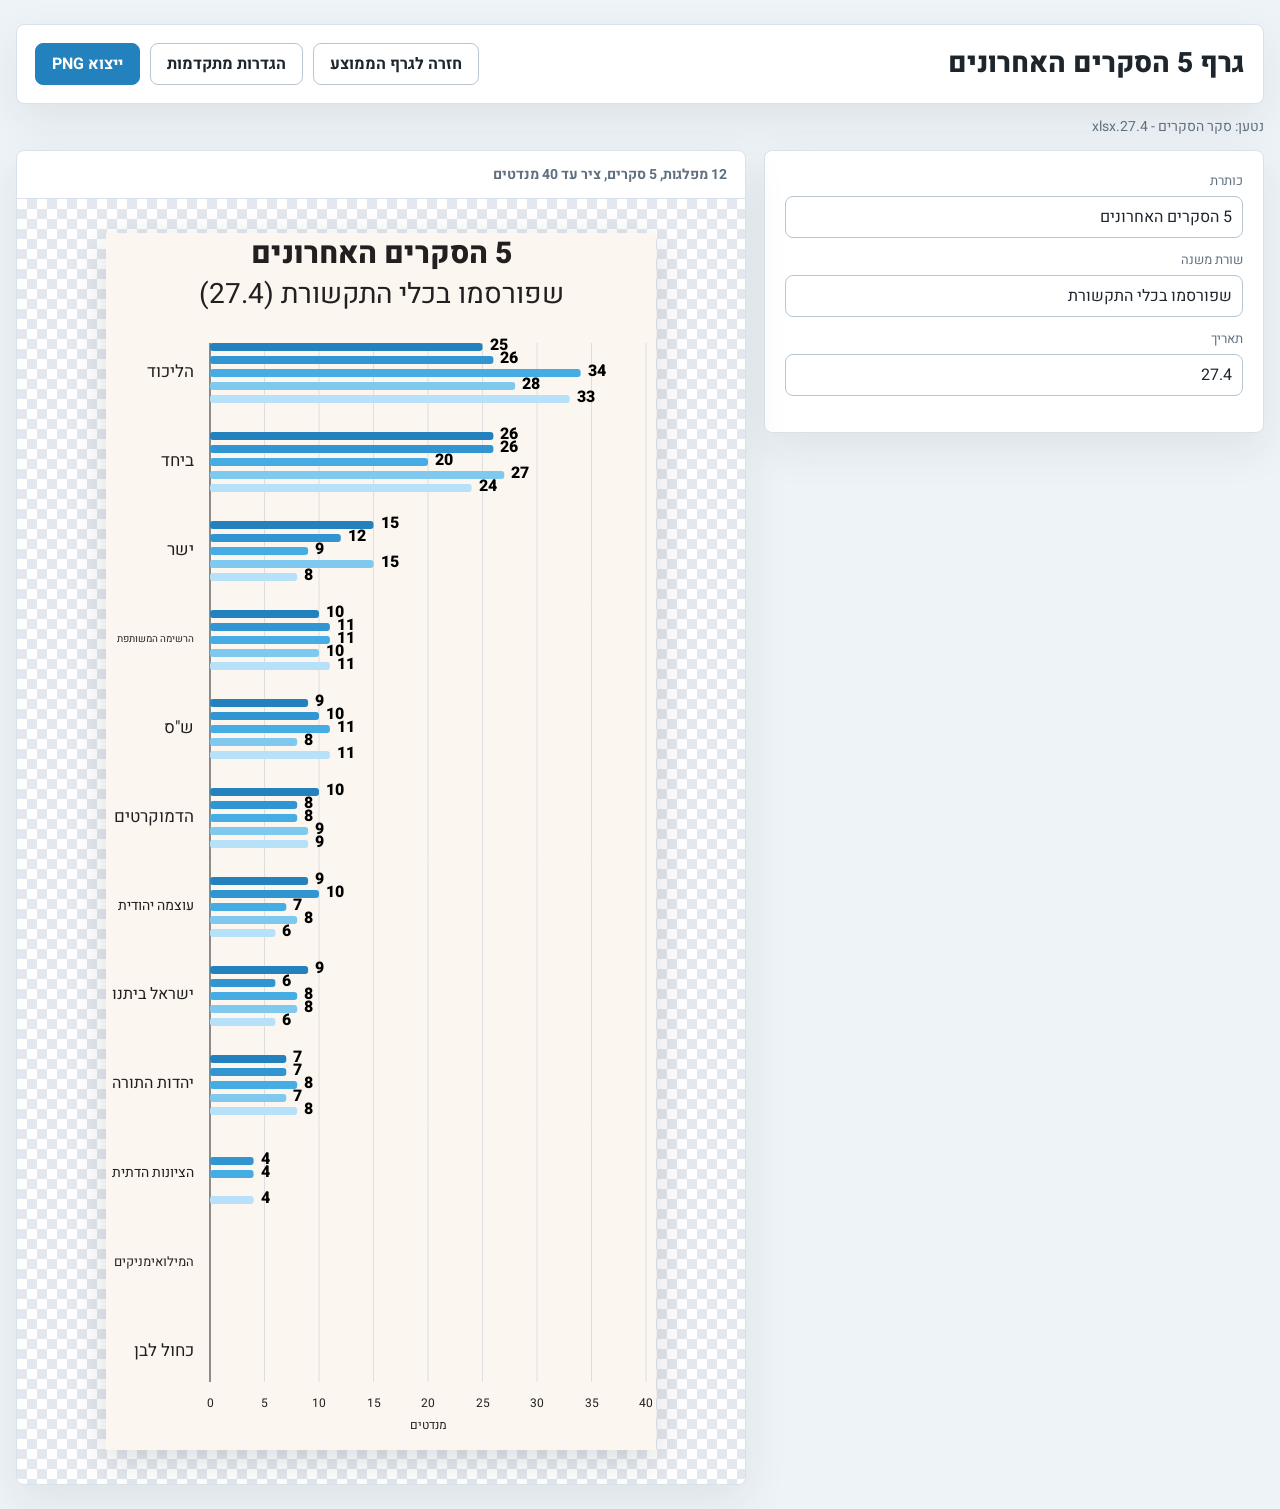
==== average-5.html @ 9137ad2f "Add last five polls chart" ====
<!doctype html>
<html lang="he" dir="rtl">
  <head>
    <meta charset="utf-8" />
    <meta name="viewport" content="width=device-width, initial-scale=1" />
    <title>גרף 5 הסקרים האחרונים</title>
    <link rel="stylesheet" href="./styles.css" />
  </head>
  <body class="average-page">
    <main class="app-shell average-shell">
      <section class="topbar" aria-labelledby="appTitle">
        <div>
          <h1 id="appTitle">גרף 5 הסקרים האחרונים</h1>
        </div>
        <div class="topbar-actions">
          <a class="button-link" href="./index.html">חזרה לגרף הממוצע</a>
          <button
            id="advancedToggle"
            class="advanced-toggle"
            type="button"
            aria-controls="advancedSettings"
            aria-expanded="false"
          >
            הגדרות מתקדמות
          </button>
          <button id="exportButton" class="primary" type="button">ייצוא PNG</button>
        </div>
      </section>

      <p id="status" class="status" role="status" aria-live="polite"></p>

      <section class="average-workspace">
        <aside class="controls average-controls" aria-label="הגדרות גרף">
          <div class="basic-fields">
            <label>
              <span>כותרת</span>
              <input id="titleInput" type="text" />
            </label>
            <label>
              <span>שורת משנה</span>
              <input id="subtitleInput" type="text" />
            </label>
            <label>
              <span>תאריך</span>
              <input id="dateInput" type="text" inputmode="decimal" />
            </label>
          </div>

          <div id="advancedSettings" class="advanced-settings" hidden>
            <div class="top-actions">
              <button id="sampleButton" type="button">טען דוגמה</button>
              <label class="file-button">
                <input
                  id="fileInput"
                  type="file"
                  accept=".xlsx,application/vnd.openxmlformats-officedocument.spreadsheetml.sheet"
                />
                <span>בחר XLSX</span>
              </label>
            </div>

            <div class="toggles" aria-label="אפשרויות">
              <label>
                <input id="sortToggle" type="checkbox" checked />
                <span>מיין לפי ממוצע</span>
              </label>
              <label>
                <input id="showZeroToggle" type="checkbox" checked />
                <span>הצג מפלגות 0</span>
              </label>
            </div>

            <section class="font-section" aria-labelledby="averageLayoutTitle">
              <h2 id="averageLayoutTitle">מידות ופריסה</h2>
              <div class="field-grid average-settings-grid">
                <label>
                  <span>ציר מקסימלי (0 אוטומטי)</span>
                  <input id="axisMaxInput" type="number" min="0" max="120" step="5" />
                </label>
                <label>
                  <span>רוחב אזור שמות</span>
                  <input id="labelWidthInput" type="number" min="70" max="190" step="1" />
                </label>
                <label>
                  <span>גובה פס</span>
                  <input id="barHeightInput" type="number" min="4" max="20" step="1" />
                </label>
                <label>
                  <span>רווח בין פסים</span>
                  <input id="barGapInput" type="number" min="0" max="20" step="1" />
                </label>
                <label>
                  <span>רווח בין מפלגות</span>
                  <input id="groupGapInput" type="number" min="6" max="70" step="1" />
                </label>
                <label>
                  <span>שוליים תחתונים</span>
                  <input id="bottomPaddingInput" type="number" min="64" max="120" step="1" />
                </label>
              </div>
            </section>

            <section class="font-section" aria-labelledby="averageFontTitle">
              <h2 id="averageFontTitle">גדלי טקסט</h2>
              <div class="font-grid">
                <div class="font-control">
                  <label>
                    <span>כותרת</span>
                    <input id="titleFontSizeInput" type="number" min="12" max="44" step="1" />
                  </label>
                  <label class="bold-toggle">
                    <input id="titleBoldInput" type="checkbox" checked />
                    <span>מודגש</span>
                  </label>
                </div>
                <div class="font-control">
                  <label>
                    <span>שורת משנה</span>
                    <input id="subtitleFontSizeInput" type="number" min="10" max="34" step="1" />
                  </label>
                  <label class="bold-toggle">
                    <input id="subtitleBoldInput" type="checkbox" />
                    <span>מודגש</span>
                  </label>
                </div>
                <div class="font-control">
                  <label>
                    <span>שמות מפלגות</span>
                    <input id="partyLabelFontSizeInput" type="number" min="8" max="22" step="1" />
                  </label>
                  <label class="bold-toggle">
                    <input id="partyLabelBoldInput" type="checkbox" />
                    <span>מודגש</span>
                  </label>
                </div>
                <div class="font-control">
                  <label>
                    <span>מספרים</span>
                    <input id="valueFontSizeInput" type="number" min="8" max="22" step="1" />
                  </label>
                  <label class="bold-toggle">
                    <input id="valueBoldInput" type="checkbox" checked />
                    <span>מודגש</span>
                  </label>
                </div>
                <div class="font-control spacing-control">
                  <label class="bold-toggle">
                    <input id="axisBoldInput" type="checkbox" />
                    <span>ציר מודגש</span>
                  </label>
                </div>
              </div>
            </section>

            <section class="font-section" aria-labelledby="pollNamesTitle">
              <h2 id="pollNamesTitle">שמות הסקרים</h2>
              <div class="poll-name-grid">
                <label>
                  <span>סקר 1</span>
                  <input id="pollName0Input" data-poll-name="0" type="text" />
                </label>
                <label>
                  <span>סקר 2</span>
                  <input id="pollName1Input" data-poll-name="1" type="text" />
                </label>
                <label>
                  <span>סקר 3</span>
                  <input id="pollName2Input" data-poll-name="2" type="text" />
                </label>
                <label>
                  <span>סקר 4</span>
                  <input id="pollName3Input" data-poll-name="3" type="text" />
                </label>
                <label>
                  <span>סקר 5</span>
                  <input id="pollName4Input" data-poll-name="4" type="text" />
                </label>
              </div>
            </section>

            <div class="table-title">
              <h2>מפלגות</h2>
              <button id="addRowButton" type="button">הוסף שורה</button>
            </div>
            <div class="table-shell average-table-shell">
              <table class="average-table">
                <thead>
                  <tr>
                    <th scope="col">שם</th>
                    <th id="pollHeader0" scope="col">1</th>
                    <th id="pollHeader1" scope="col">2</th>
                    <th id="pollHeader2" scope="col">3</th>
                    <th id="pollHeader3" scope="col">4</th>
                    <th id="pollHeader4" scope="col">5</th>
                    <th scope="col"></th>
                  </tr>
                </thead>
                <tbody id="partyTable"></tbody>
              </table>
            </div>
          </div>
        </aside>

        <section class="average-preview" aria-label="תצוגה מקדימה">
          <div class="average-preview-header">
            <span id="summaryText"></span>
          </div>
          <div class="canvas-stage average-canvas-stage">
            <canvas id="averageCanvas" width="550" height="760"></canvas>
          </div>
        </section>
      </section>
    </main>

    <script src="./average-5.js" defer></script>
  </body>
</html>
---- styles.css ----
@import url("https://fonts.googleapis.com/css2?family=Heebo:wght@400;700;800&display=swap");

:root {
  color-scheme: light;
  --page: #eef3f7;
  --surface: #ffffff;
  --line: #d9e1ea;
  --line-strong: #b9c5d0;
  --text: #1d252d;
  --muted: #607080;
  --accent: #2381BE;
  --accent-soft: #40A1D9;
  --accent-strong: #176798;
  --danger: #b93d35;
  --shadow: 0 16px 45px rgba(28, 39, 49, 0.08);
  font-family: "Heebo", Arial, "Noto Sans Hebrew", "Segoe UI", sans-serif;
}

* {
  box-sizing: border-box;
}

body {
  margin: 0;
  min-height: 100vh;
  background: var(--page);
  color: var(--text);
}

button,
input,
select {
  font: inherit;
}

button {
  min-height: 42px;
  border: 1px solid var(--line-strong);
  border-radius: 8px;
  background: var(--surface);
  color: var(--text);
  cursor: pointer;
  padding: 0 16px;
  font-weight: 700;
}

button:hover {
  border-color: var(--accent);
}

button.primary {
  background: var(--accent);
  border-color: var(--accent);
  color: #ffffff;
  font-weight: 700;
}

button.primary:hover {
  background: var(--accent-strong);
  border-color: var(--accent-strong);
}

.button-link {
  min-height: 42px;
  display: inline-flex;
  align-items: center;
  justify-content: center;
  border: 1px solid var(--line-strong);
  border-radius: 8px;
  background: var(--surface);
  color: var(--text);
  padding: 0 16px;
  font-weight: 700;
  text-decoration: none;
}

.button-link:hover {
  border-color: var(--accent);
}

.button-link.primary {
  background: var(--accent);
  border-color: var(--accent);
  color: #ffffff;
}

.button-link.primary:hover {
  background: var(--accent-strong);
  border-color: var(--accent-strong);
}

[hidden] {
  display: none !important;
}

.app-shell {
  width: min(1500px, calc(100vw - 32px));
  margin: 24px auto;
}

.topbar {
  display: flex;
  align-items: center;
  justify-content: space-between;
  gap: 18px;
  padding: 18px;
  margin-bottom: 12px;
  background: var(--surface);
  border: 1px solid var(--line);
  border-radius: 8px;
  box-shadow: var(--shadow);
}

h1,
h2 {
  margin: 0;
  line-height: 1.2;
}

h1 {
  font-size: 28px;
  font-weight: 800;
  letter-spacing: 0;
}

h2 {
  font-size: 18px;
  font-weight: 800;
}

.top-actions {
  display: flex;
  align-items: center;
  gap: 10px;
  flex-wrap: wrap;
}

.topbar-actions {
  display: flex;
  align-items: center;
  justify-content: flex-end;
  gap: 10px;
  flex-wrap: wrap;
}

.advanced-toggle {
  flex: 0 0 auto;
}

.chart-link-button {
  min-height: 48px;
  padding-inline: 22px;
  font-size: 16px;
}

.file-button {
  position: relative;
  display: inline-flex;
  align-items: center;
  justify-content: center;
  min-height: 42px;
  border: 1px solid var(--line-strong);
  border-radius: 8px;
  background: var(--surface);
  cursor: pointer;
  padding: 0 16px;
  font-weight: 700;
}

.file-button:hover {
  border-color: var(--accent);
}

.file-button input {
  position: absolute;
  inset: 0;
  opacity: 0;
  cursor: pointer;
}

.status {
  min-height: 22px;
  margin: 0 0 12px;
  color: var(--muted);
  font-size: 14px;
}

.status.error {
  color: var(--danger);
}

.status.warning {
  color: #8f6100;
}

.workspace {
  display: grid;
  grid-template-columns: minmax(380px, 440px) minmax(0, 1fr);
  gap: 18px;
  align-items: start;
}

.controls,
.preview {
  background: var(--surface);
  border: 1px solid var(--line);
  border-radius: 8px;
  box-shadow: var(--shadow);
}

.controls {
  padding: 20px;
}

.basic-fields {
  display: grid;
  gap: 12px;
  margin-bottom: 16px;
}

.field-grid {
  display: grid;
  grid-template-columns: 1fr 1fr;
  gap: 12px;
}

.basic-fields label,
.field-grid label,
.font-control > label:not(.bold-toggle),
.label-layout-grid label,
.diagonal-layout-grid label {
  display: grid;
  gap: 6px;
}

.field-grid label:nth-child(2),
.field-grid label:nth-child(3) {
  grid-column: 1 / -1;
}

.basic-fields span,
.field-grid span,
.font-grid span,
.label-layout-grid span,
.diagonal-layout-grid span,
.toggles span {
  color: var(--muted);
  font-size: 13px;
}

input[type="text"],
input[type="number"],
select {
  width: 100%;
  height: 42px;
  border: 1px solid var(--line-strong);
  border-radius: 8px;
  background: #ffffff;
  color: var(--text);
  padding: 0 10px;
}

input:disabled,
select:disabled {
  background: #f2f4f6;
  color: #8b96a3;
}

input:focus,
select:focus,
button:focus-visible {
  outline: 3px solid rgba(31, 125, 182, 0.18);
  outline-offset: 1px;
  border-color: var(--accent);
}

.toggles {
  display: flex;
  gap: 18px;
  flex-wrap: wrap;
  padding: 16px 0;
}

.toggles label {
  display: inline-flex;
  align-items: center;
  gap: 7px;
}

.advanced-settings {
  margin-bottom: 16px;
  padding-top: 16px;
  border-top: 1px solid var(--line);
}

.advanced-settings .top-actions {
  margin-bottom: 16px;
}

.advanced-only {
  display: none;
}

.advanced-settings-open table .advanced-only {
  display: table-cell;
}

.advanced-settings-open .table-title .advanced-only {
  display: inline-flex;
  align-items: center;
  justify-content: center;
}

.table-title {
  display: flex;
  align-items: center;
  justify-content: space-between;
  gap: 12px;
  margin: 4px 0 10px;
}

.table-shell {
  max-height: 420px;
  overflow: auto;
  border: 1px solid var(--line);
  border-radius: 8px;
}

.font-section,
.label-layout-section {
  margin-top: 14px;
  margin-bottom: 16px;
  padding-top: 16px;
  border-top: 1px solid var(--line);
}

.font-grid {
  display: grid;
  grid-template-columns: 1fr 1fr;
  gap: 12px;
  margin-top: 12px;
}

.label-layout-grid {
  display: grid;
  grid-template-columns: 1fr 1fr;
  gap: 12px;
  margin-top: 12px;
}

.subsection-title {
  margin-top: 14px;
  margin-bottom: 0;
  font-size: 14px;
}

.diagonal-layout-grid {
  display: grid;
  grid-template-columns: 1fr 1fr;
  gap: 12px;
  margin-top: 10px;
}

.label-layout-grid label:last-child {
  grid-column: 1 / -1;
}

.diagonal-layout-grid label:last-child,
.diagonal-layout-grid .full-row-control {
  grid-column: 1 / -1;
}

.font-grid input[type="number"],
.label-layout-grid input[type="number"],
.diagonal-layout-grid input[type="number"] {
  direction: ltr;
  text-align: center;
  font-weight: 700;
}

.font-control {
  display: grid;
  gap: 7px;
}

.spacing-control {
  grid-column: 1 / -1;
}

.bold-toggle {
  display: inline-flex;
  align-items: center;
  justify-content: flex-start;
  gap: 7px;
  min-height: 24px;
}

.bold-toggle input {
  width: 16px;
  height: 16px;
  accent-color: var(--accent);
}

.diagonal-toggle {
  display: inline-flex;
  align-items: center;
  justify-content: flex-start;
  gap: 7px;
  min-height: 42px;
  grid-column: 1 / -1;
}

.diagonal-toggle input {
  width: 16px;
  height: 16px;
  accent-color: var(--accent);
}

table {
  width: 100%;
  border-collapse: collapse;
  table-layout: fixed;
}

th,
td {
  padding: 9px;
  border-bottom: 1px solid var(--line);
  text-align: right;
  vertical-align: middle;
}

th {
  position: sticky;
  top: 0;
  z-index: 1;
  background: #eef3f7;
  color: #344352;
  font-size: 13px;
  font-weight: 800;
}

td:first-child {
  width: auto;
}

td:nth-child(2) {
  width: 96px;
}

td:nth-child(3) {
  width: 104px;
}

td:last-child {
  width: 42px;
  text-align: center;
}

td input {
  height: 38px;
  min-width: 0;
}

td:nth-child(2) input,
td:nth-child(3) input {
  direction: ltr;
  text-align: center;
  font-weight: 700;
}

.remove-row {
  width: 32px;
  min-height: 32px;
  padding: 0;
  border-color: transparent;
  color: var(--danger);
  font-size: 22px;
  line-height: 1;
}

.remove-row:hover {
  border-color: rgba(185, 61, 53, 0.35);
}

.preview {
  min-width: 0;
  overflow: hidden;
}

.average-shell {
  width: min(1500px, calc(100vw - 32px));
}

.average-workspace {
  display: grid;
  grid-template-columns: minmax(400px, 500px) minmax(0, 1fr);
  gap: 18px;
  align-items: start;
}

.average-controls {
  min-width: 0;
}

.average-preview {
  min-width: 0;
  background: var(--surface);
  border: 1px solid var(--line);
  border-radius: 8px;
  box-shadow: var(--shadow);
  overflow: hidden;
}

.average-preview-header {
  min-height: 48px;
  display: flex;
  align-items: center;
  padding: 0 18px;
  border-bottom: 1px solid var(--line);
  color: var(--muted);
  font-size: 14px;
  font-weight: 700;
}

.average-canvas-stage {
  min-height: 720px;
  place-items: start center;
  align-items: start;
}

.average-settings-grid input[type="number"],
.font-grid input[type="number"],
.poll-name-grid input {
  direction: ltr;
  text-align: center;
  font-weight: 700;
}

.poll-name-grid {
  display: grid;
  grid-template-columns: 1fr 1fr;
  gap: 12px;
  margin-top: 12px;
}

.poll-name-grid label {
  display: grid;
  gap: 6px;
}

.poll-name-grid span {
  color: var(--muted);
  font-size: 13px;
}

.poll-name-grid label:last-child {
  grid-column: 1 / -1;
}

.average-table-shell {
  max-height: 520px;
}

.average-table th,
.average-table td {
  padding: 6px;
  font-size: 12px;
}

.average-table th:first-child,
.average-table td:first-child {
  width: 118px;
}

.average-table th:not(:first-child):not(:last-child),
.average-table td:not(:first-child):not(:last-child) {
  width: 54px;
}

.average-table th:last-child,
.average-table td:last-child {
  width: 36px;
}

.average-table td input {
  height: 34px;
  padding: 0 6px;
}

.average-table .poll-value input {
  direction: ltr;
  text-align: center;
  font-weight: 700;
}

.preview-header {
  min-height: 52px;
  display: flex;
  align-items: center;
  gap: 12px;
  padding: 0 18px;
  border-bottom: 1px solid var(--line);
  color: var(--muted);
  font-size: 14px;
  font-weight: 700;
}

.preview-header #exportButton {
  margin-inline-start: auto;
  min-width: 160px;
}

.canvas-stage {
  min-height: 610px;
  display: grid;
  place-items: start center;
  align-items: safe center;
  justify-items: safe center;
  overflow: auto;
  padding: 34px;
  background:
    linear-gradient(45deg, #e3e8ee 25%, transparent 25%),
    linear-gradient(-45deg, #e3e8ee 25%, transparent 25%),
    linear-gradient(45deg, transparent 75%, #e3e8ee 75%),
    linear-gradient(-45deg, transparent 75%, #e3e8ee 75%);
  background-color: #ffffff;
  background-position:
    0 0,
    0 10px,
    10px -10px,
    -10px 0;
  background-size: 20px 20px;
}

canvas {
  display: block;
  max-width: 100%;
  height: auto;
  background: transparent;
  box-shadow: 0 10px 34px rgba(29, 37, 45, 0.16);
}

@media (min-width: 901px) {
  .preview {
    position: sticky;
    top: 16px;
    display: flex;
    flex-direction: column;
    max-height: calc(100vh - 32px);
  }

  .preview .canvas-stage {
    flex: 1 1 auto;
    min-height: 0;
  }
}

@media (max-width: 900px) {
  .app-shell {
    width: min(100vw - 20px, 760px);
    margin: 10px auto 18px;
  }

  .topbar,
  .workspace,
  .average-workspace {
    grid-template-columns: 1fr;
  }

  .topbar {
    align-items: stretch;
    padding: 14px;
  }

  .top-actions {
    justify-content: stretch;
  }

  .topbar-actions {
    justify-content: stretch;
  }

  .top-actions > * {
    flex: 1 1 130px;
  }

  .topbar-actions > * {
    flex: 1 1 180px;
  }

  .field-grid {
    grid-template-columns: 1fr;
  }

  .font-grid {
    grid-template-columns: 1fr;
  }

  .label-layout-grid,
  .diagonal-layout-grid,
  .poll-name-grid {
    grid-template-columns: 1fr;
  }

  .canvas-stage {
    min-height: 430px;
    padding: 16px;
  }
}
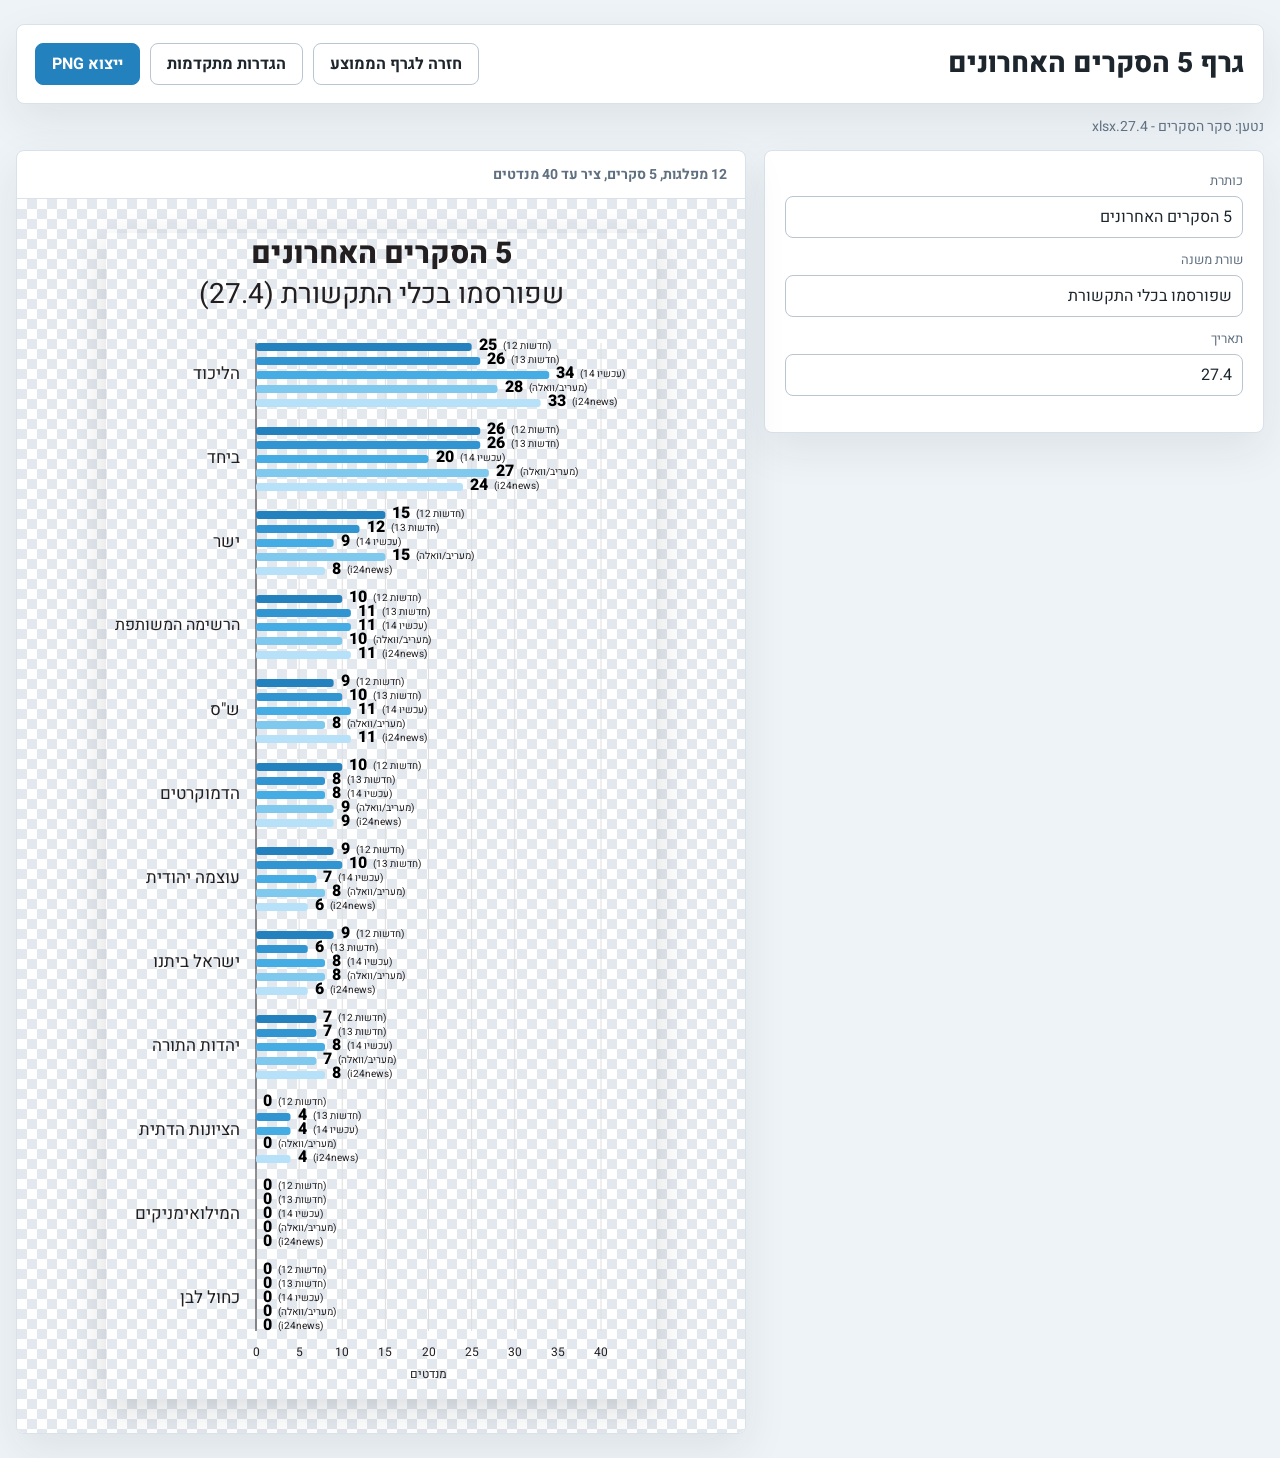
==== commit c85338a9: "Refine last five polls chart" ====
--- a/average-5.html
+++ b/average-5.html
@@ -143,6 +143,16 @@
                     <span>מודגש</span>
                   </label>
                 </div>
+                <div class="font-control">
+                  <label>
+                    <span>שמות כלי תקשורת</span>
+                    <input id="publisherFontSizeInput" type="number" min="8" max="22" step="1" />
+                  </label>
+                  <label class="bold-toggle">
+                    <input id="publisherBoldInput" type="checkbox" />
+                    <span>מודגש</span>
+                  </label>
+                </div>
                 <div class="font-control spacing-control">
                   <label class="bold-toggle">
                     <input id="axisBoldInput" type="checkbox" />
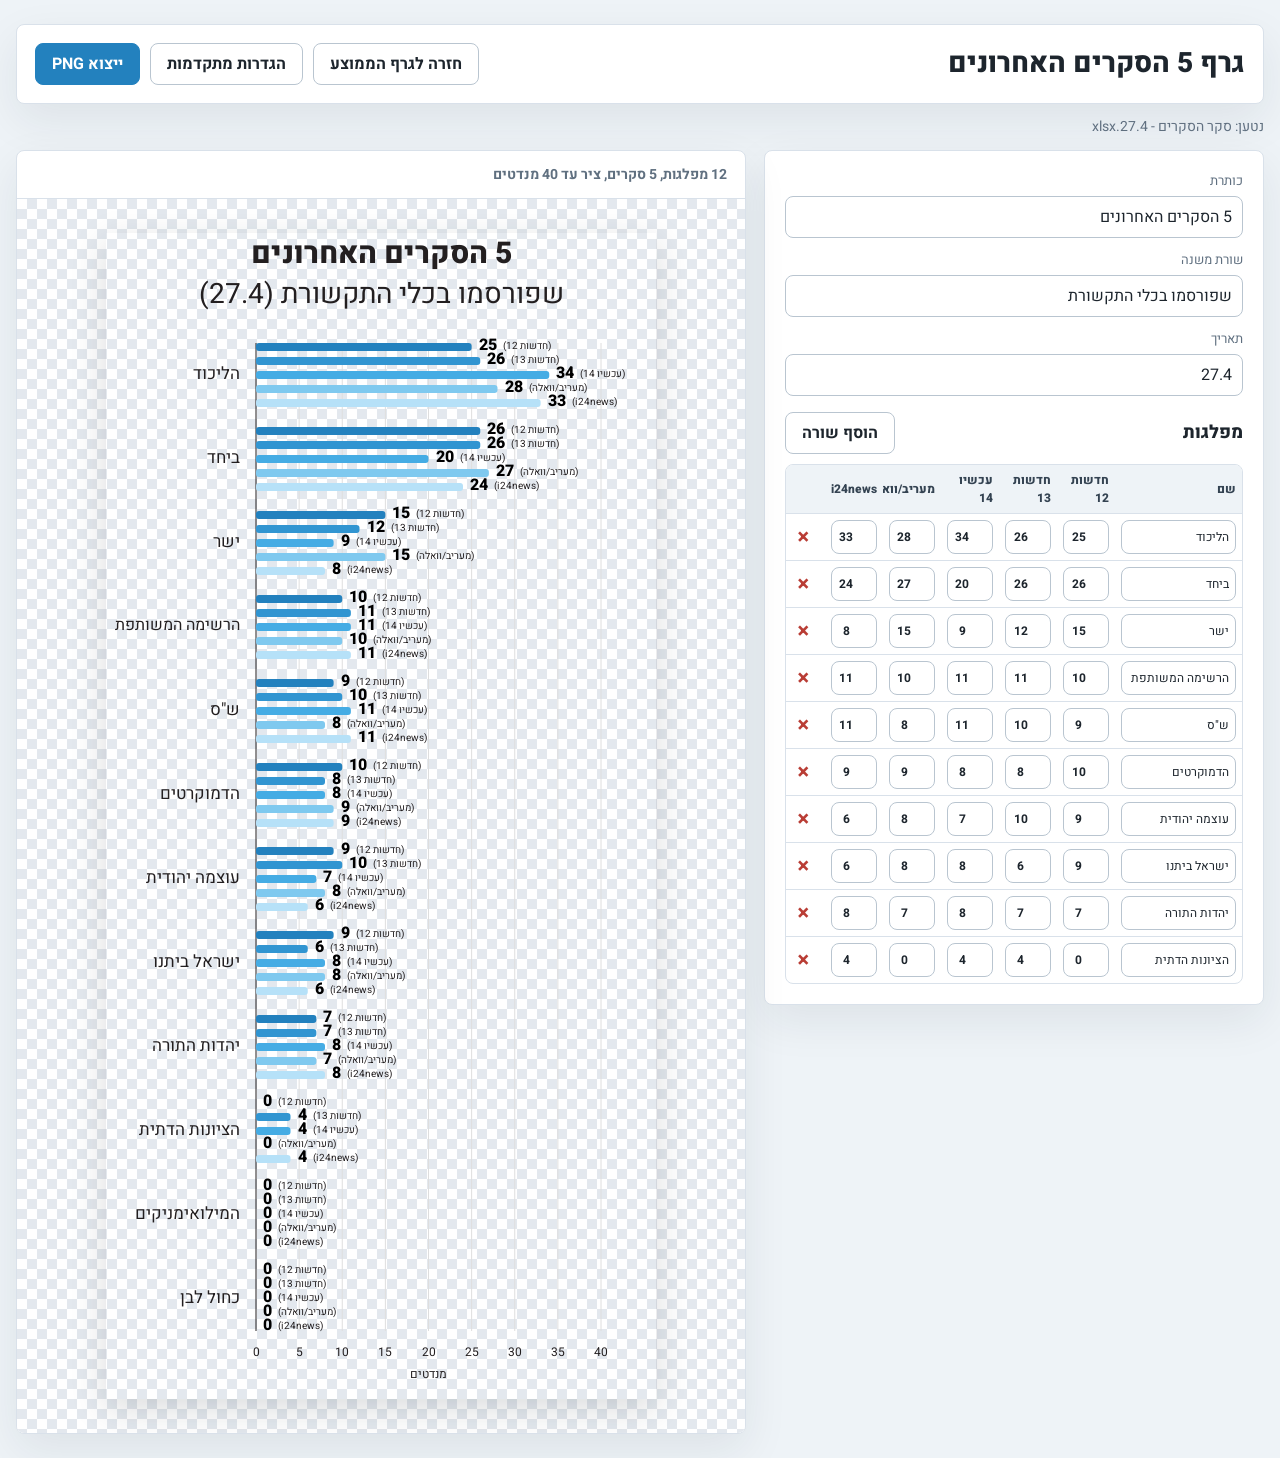
==== commit 8cb1f2ae: "Show party table by default" ====
--- a/average-5.html
+++ b/average-5.html
@@ -187,27 +187,27 @@
                 </label>
               </div>
             </section>
-
-            <div class="table-title">
-              <h2>מפלגות</h2>
-              <button id="addRowButton" type="button">הוסף שורה</button>
-            </div>
-            <div class="table-shell average-table-shell">
-              <table class="average-table">
-                <thead>
-                  <tr>
-                    <th scope="col">שם</th>
-                    <th id="pollHeader0" scope="col">1</th>
-                    <th id="pollHeader1" scope="col">2</th>
-                    <th id="pollHeader2" scope="col">3</th>
-                    <th id="pollHeader3" scope="col">4</th>
-                    <th id="pollHeader4" scope="col">5</th>
-                    <th scope="col"></th>
-                  </tr>
-                </thead>
-                <tbody id="partyTable"></tbody>
-              </table>
-            </div>
+          </div>
+
+          <div class="table-title">
+            <h2>מפלגות</h2>
+            <button id="addRowButton" type="button">הוסף שורה</button>
+          </div>
+          <div class="table-shell average-table-shell">
+            <table class="average-table">
+              <thead>
+                <tr>
+                  <th scope="col">שם</th>
+                  <th id="pollHeader0" scope="col">1</th>
+                  <th id="pollHeader1" scope="col">2</th>
+                  <th id="pollHeader2" scope="col">3</th>
+                  <th id="pollHeader3" scope="col">4</th>
+                  <th id="pollHeader4" scope="col">5</th>
+                  <th scope="col"></th>
+                </tr>
+              </thead>
+              <tbody id="partyTable"></tbody>
+            </table>
           </div>
         </aside>
 
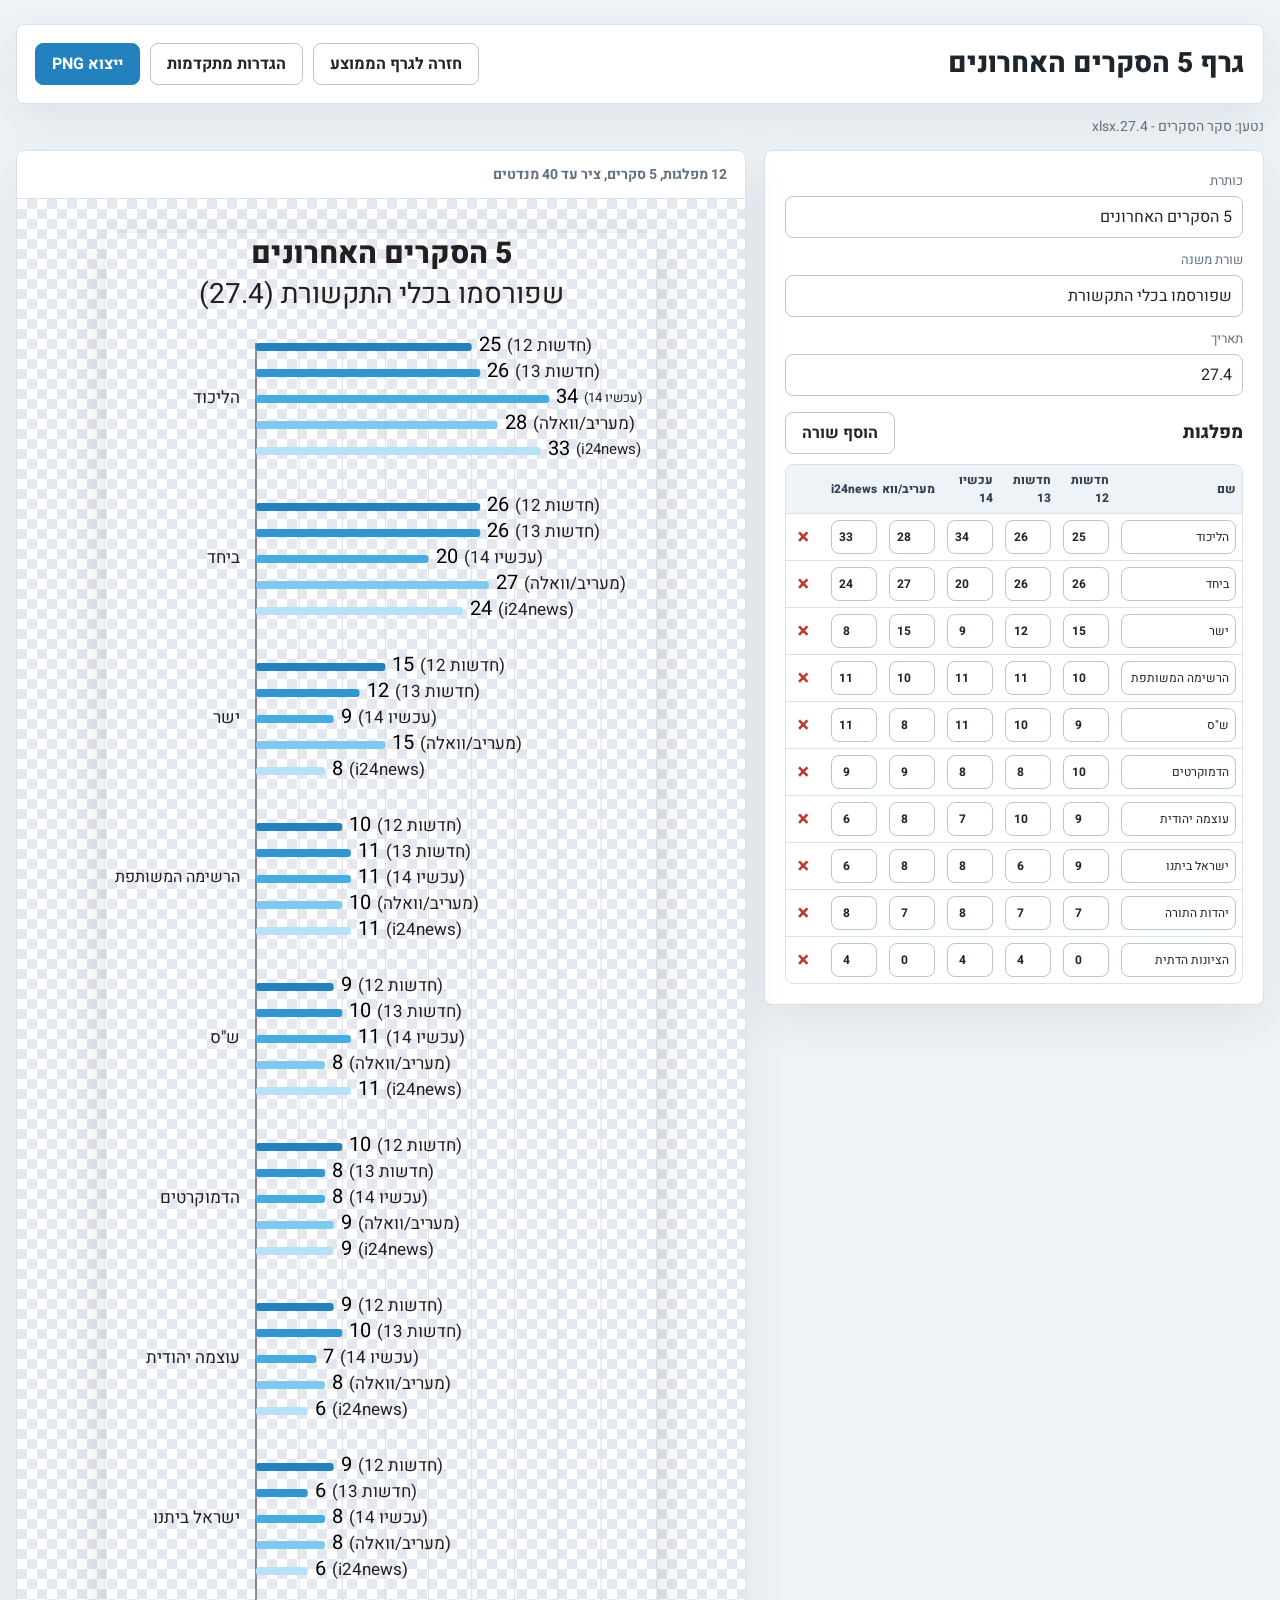
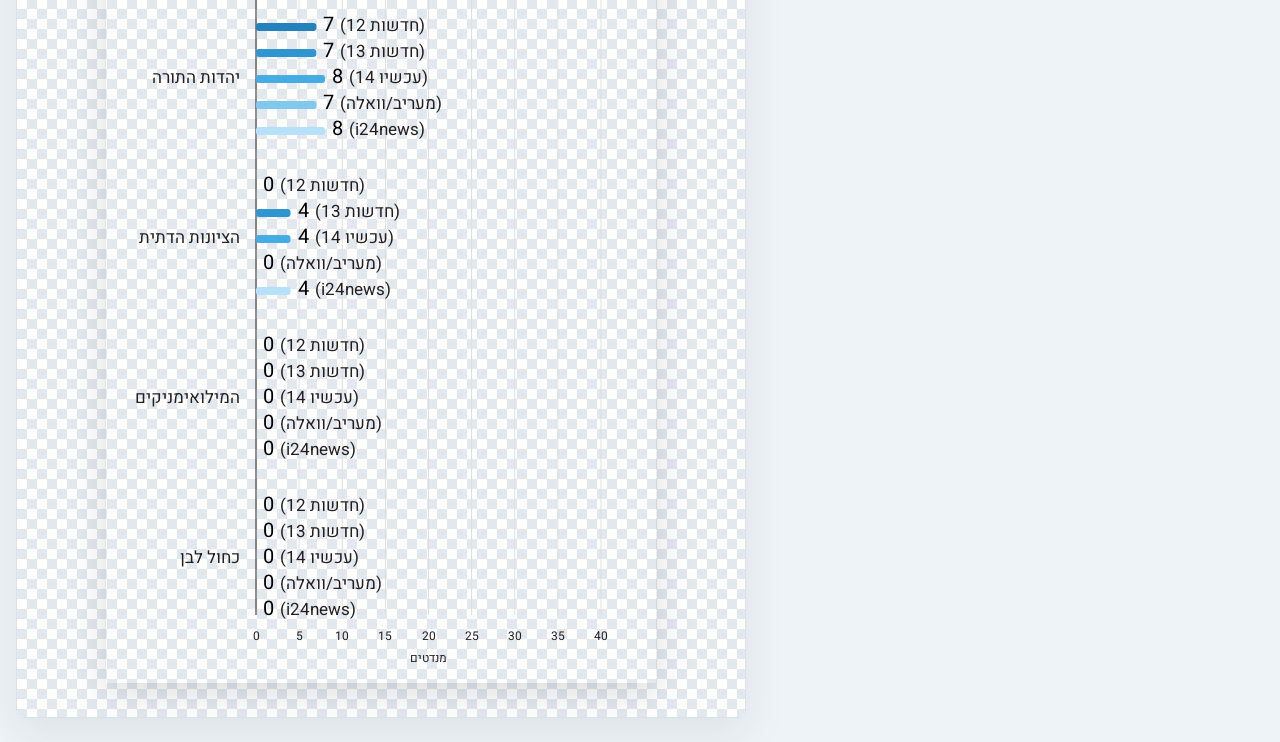
==== commit b540a887: "Default numbers to non-bold in 5-polls chart Co-Authored-By: Claude Opus 4.8 <noreply@anthropic.com>" ====
--- a/average-5.html
+++ b/average-5.html
@@ -139,7 +139,7 @@
                     <input id="valueFontSizeInput" type="number" min="8" max="22" step="1" />
                   </label>
                   <label class="bold-toggle">
-                    <input id="valueBoldInput" type="checkbox" checked />
+                    <input id="valueBoldInput" type="checkbox" />
                     <span>מודגש</span>
                   </label>
                 </div>
